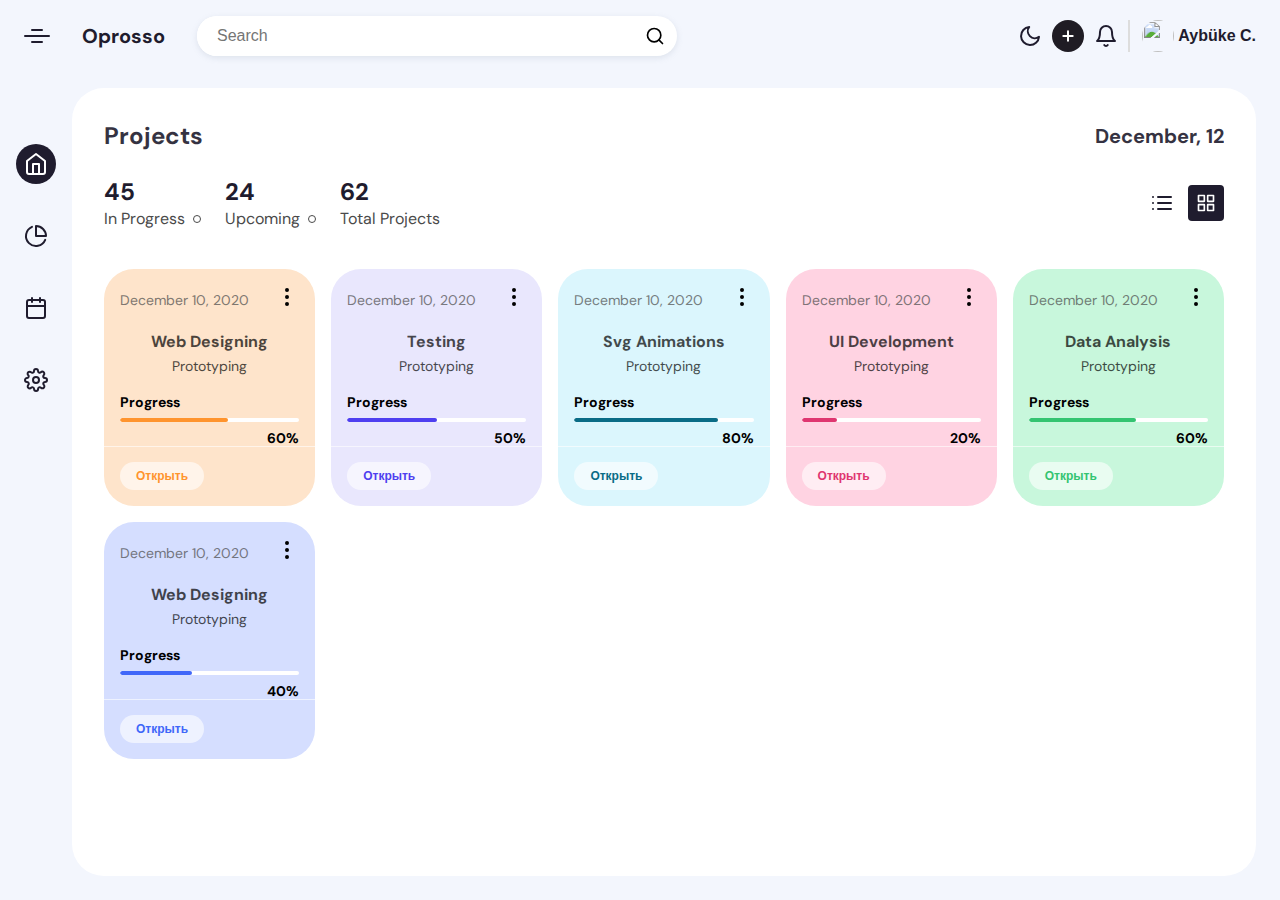
==== templates/index.html @ f3a023b2 "add base front" ====
<!doctype html>
<html class="no-js" lang="ru">

<head>
  <meta charset="utf-8">
  <title>Oprosso</title>
  <meta name="description" content="">
  <meta name="viewport" content="width=device-width, initial-scale=1">

  <link href="https://fonts.googleapis.com/css2?family=Raleway&display=swap" rel="stylesheet">
  <link href="https://fonts.googleapis.com/css2?family=Roboto+Condensed&display=swap" rel="stylesheet">
  <link href="//db.onlinewebfonts.com/c/88f10bf18a36407ef36bf30bc25a3618?family=Suisse+Intl" rel="stylesheet" type="text/css"/>

  <script src="https://kit.fontawesome.com/771831ed14.js" crossorigin="anonymous"></script>
  <link rel="stylesheet" href="../static/css/main.css">

  <script
  src="https://code.jquery.com/jquery-3.6.0.min.js"
  integrity="sha256-/xUj+3OJU5yExlq6GSYGSHk7tPXikynS7ogEvDej/m4="
  crossorigin="anonymous"></script>
</head>

<body>
  <script src="../static/js/main.js"></script>

  <div class="overlay"></div>
  <div class="modal">
    <span class="close"><i class="fas fa-times-circle"></i></span>
    <h3>Добавить задачу</h3>
    <div class="form-field">
      <input class="search-input" type="text" placeholder="Название задачи">
    </div>
    <div class="form-field task-description">
      <textarea class="search-input" placeholder="Описание задачи"></textarea>
    </div>
    <div class="form-field">
      <input class="search-input" type="number" placeholder="Требуемое количество участников">
    </div>
    <div class="form-field">
      <!-- <input class="search-input" type="file"> -->
      <input name="file" type="file" name="file" id="input__file" class="input input__file" multiple>
      <label for="input__file" class="input__file-button">
        <span class="input__file-button-text days-left">Выберите файл</span>
        <span class="input-file-name-info">Файл приложения</span>
      </label>
    </div>
    <div class="form-field">
      <input class="search-input" type="text" placeholder="Или сслыка на скачивание файла">
    </div>
    <div class=" submit-button form-field">Отправить</div>
  </div>

  <div class="app-container">
    <div class="app-header">
      <div class="app-header-left">
        <span class="app-icon"></span>
        <p class="app-name">Oprosso</p>
        <div class="search-wrapper">
          <input class="search-input" type="text" placeholder="Search">
          <svg xmlns="http://www.w3.org/2000/svg" width="20" height="20" fill="none" stroke="currentColor" stroke-linecap="round" stroke-linejoin="round" stroke-width="2" class="feather feather-search" viewBox="0 0 24 24">
            <defs></defs>
            <circle cx="11" cy="11" r="8"></circle>
            <path d="M21 21l-4.35-4.35"></path>
          </svg>
        </div>
      </div>
      <div class="app-header-right">
        <button class="mode-switch" title="Switch Theme">
          <svg class="moon" fill="none" stroke="currentColor" stroke-linecap="round" stroke-linejoin="round" stroke-width="2" width="24" height="24" viewBox="0 0 24 24">
            <defs></defs>
            <path d="M21 12.79A9 9 0 1111.21 3 7 7 0 0021 12.79z"></path>
          </svg>
        </button>
        <button class="add-btn" title="Добавить задачу">
          <svg class="btn-icon" xmlns="http://www.w3.org/2000/svg" width="16" height="16" viewBox="0 0 24 24" fill="none" stroke="currentColor" stroke-width="3" stroke-linecap="round" stroke-linejoin="round" class="feather feather-plus">
            <line x1="12" y1="5" x2="12" y2="19" />
            <line x1="5" y1="12" x2="19" y2="12" /></svg>
        </button>
        <button class="notification-btn">
          <svg xmlns="http://www.w3.org/2000/svg" width="24" height="24" viewBox="0 0 24 24" fill="none" stroke="currentColor" stroke-width="2" stroke-linecap="round" stroke-linejoin="round" class="feather feather-bell">
            <path d="M18 8A6 6 0 0 0 6 8c0 7-3 9-3 9h18s-3-2-3-9" />
            <path d="M13.73 21a2 2 0 0 1-3.46 0" /></svg>
        </button>
        <button class="profile-btn">
          <img src="https://assets.codepen.io/3306515/IMG_2025.jpg" />
          <span>Aybüke C.</span>
        </button>
      </div>
      <button class="messages-btn">
        <svg xmlns="http://www.w3.org/2000/svg" width="20" height="20" viewBox="0 0 24 24" fill="none" stroke="currentColor" stroke-width="2" stroke-linecap="round" stroke-linejoin="round" class="feather feather-message-circle">
          <path d="M21 11.5a8.38 8.38 0 0 1-.9 3.8 8.5 8.5 0 0 1-7.6 4.7 8.38 8.38 0 0 1-3.8-.9L3 21l1.9-5.7a8.38 8.38 0 0 1-.9-3.8 8.5 8.5 0 0 1 4.7-7.6 8.38 8.38 0 0 1 3.8-.9h.5a8.48 8.48 0 0 1 8 8v.5z" /></svg>
      </button>
    </div>
    <div class="app-content">
      <div class="app-sidebar">
        <a href="" class="app-sidebar-link active">
          <svg xmlns="http://www.w3.org/2000/svg" width="24" height="24" viewBox="0 0 24 24" fill="none" stroke="currentColor" stroke-width="2" stroke-linecap="round" stroke-linejoin="round" class="feather feather-home">
            <path d="M3 9l9-7 9 7v11a2 2 0 0 1-2 2H5a2 2 0 0 1-2-2z" />
            <polyline points="9 22 9 12 15 12 15 22" /></svg>
        </a>
        <a href="" class="app-sidebar-link">
          <svg class="link-icon" xmlns="http://www.w3.org/2000/svg" width="24" height="24" fill="none" stroke="currentColor" stroke-linecap="round" stroke-linejoin="round" stroke-width="2" class="feather feather-pie-chart" viewBox="0 0 24 24">
            <defs />
            <path d="M21.21 15.89A10 10 0 118 2.83M22 12A10 10 0 0012 2v10z" />
          </svg>
        </a>
        <a href="" class="app-sidebar-link">
          <svg xmlns="http://www.w3.org/2000/svg" width="24" height="24" viewBox="0 0 24 24" fill="none" stroke="currentColor" stroke-width="2" stroke-linecap="round" stroke-linejoin="round" class="feather feather-calendar">
            <rect x="3" y="4" width="18" height="18" rx="2" ry="2" />
            <line x1="16" y1="2" x2="16" y2="6" />
            <line x1="8" y1="2" x2="8" y2="6" />
            <line x1="3" y1="10" x2="21" y2="10" /></svg>
        </a>
        <a href="" class="app-sidebar-link">
          <svg class="link-icon" xmlns="http://www.w3.org/2000/svg" width="24" height="24" fill="none" stroke="currentColor" stroke-linecap="round" stroke-linejoin="round" stroke-width="2" class="feather feather-settings" viewBox="0 0 24 24">
            <defs />
            <circle cx="12" cy="12" r="3" />
            <path d="M19.4 15a1.65 1.65 0 00.33 1.82l.06.06a2 2 0 010 2.83 2 2 0 01-2.83 0l-.06-.06a1.65 1.65 0 00-1.82-.33 1.65 1.65 0 00-1 1.51V21a2 2 0 01-2 2 2 2 0 01-2-2v-.09A1.65 1.65 0 009 19.4a1.65 1.65 0 00-1.82.33l-.06.06a2 2 0 01-2.83 0 2 2 0 010-2.83l.06-.06a1.65 1.65 0 00.33-1.82 1.65 1.65 0 00-1.51-1H3a2 2 0 01-2-2 2 2 0 012-2h.09A1.65 1.65 0 004.6 9a1.65 1.65 0 00-.33-1.82l-.06-.06a2 2 0 010-2.83 2 2 0 012.83 0l.06.06a1.65 1.65 0 001.82.33H9a1.65 1.65 0 001-1.51V3a2 2 0 012-2 2 2 0 012 2v.09a1.65 1.65 0 001 1.51 1.65 1.65 0 001.82-.33l.06-.06a2 2 0 012.83 0 2 2 0 010 2.83l-.06.06a1.65 1.65 0 00-.33 1.82V9a1.65 1.65 0 001.51 1H21a2 2 0 012 2 2 2 0 01-2 2h-.09a1.65 1.65 0 00-1.51 1z" />
          </svg>
        </a>
      </div>
      <div class="projects-section">
        <div class="projects-section-header">
          <p>Projects</p>
          <p class="time">December, 12</p>
        </div>
        <div class="projects-section-line">
          <div class="projects-status">
            <div class="item-status">
              <span class="status-number">45</span>
              <span class="status-type">In Progress</span>
            </div>
            <div class="item-status">
              <span class="status-number">24</span>
              <span class="status-type">Upcoming</span>
            </div>
            <div class="item-status">
              <span class="status-number">62</span>
              <span class="status-type">Total Projects</span>
            </div>
          </div>
          <div class="view-actions">
            <button class="view-btn list-view" title="List View">
              <svg xmlns="http://www.w3.org/2000/svg" width="24" height="24" viewBox="0 0 24 24" fill="none" stroke="currentColor" stroke-width="2" stroke-linecap="round" stroke-linejoin="round" class="feather feather-list">
                <line x1="8" y1="6" x2="21" y2="6" />
                <line x1="8" y1="12" x2="21" y2="12" />
                <line x1="8" y1="18" x2="21" y2="18" />
                <line x1="3" y1="6" x2="3.01" y2="6" />
                <line x1="3" y1="12" x2="3.01" y2="12" />
                <line x1="3" y1="18" x2="3.01" y2="18" /></svg>
            </button>
            <button class="view-btn grid-view active" title="Grid View">
              <svg xmlns="http://www.w3.org/2000/svg" width="20" height="20" viewBox="0 0 24 24" fill="none" stroke="currentColor" stroke-width="2" stroke-linecap="round" stroke-linejoin="round" class="feather feather-grid">
                <rect x="3" y="3" width="7" height="7" />
                <rect x="14" y="3" width="7" height="7" />
                <rect x="14" y="14" width="7" height="7" />
                <rect x="3" y="14" width="7" height="7" /></svg>
            </button>
          </div>
        </div>
        <div class="project-boxes jsGridView">
          <div class="project-box-wrapper">
            <div class="project-box" style="background-color: #fee4cb;">
              <div class="project-box-header">
                <span>December 10, 2020</span>
                <div class="more-wrapper">
                  <button class="project-btn-more">
                    <svg xmlns="http://www.w3.org/2000/svg" width="24" height="24" viewBox="0 0 24 24" fill="none" stroke="currentColor" stroke-width="2" stroke-linecap="round" stroke-linejoin="round" class="feather feather-more-vertical">
                      <circle cx="12" cy="12" r="1" />
                      <circle cx="12" cy="5" r="1" />
                      <circle cx="12" cy="19" r="1" /></svg>
                  </button>
            </div>
          </div>
          <div class="project-box-content-header">
            <p class="box-content-header">Web Designing</p>
            <p class="box-content-subheader">Prototyping</p>
          </div>
          <div class="box-progress-wrapper">
            <p class="box-progress-header">Progress</p>
            <div class="box-progress-bar">
              <span class="box-progress" style="width: 60%; background-color: #ff942e"></span>
            </div>
            <p class="box-progress-percentage">60%</p>
          </div>
          <div class="project-box-footer">
            <div class="days-left" style="color: #ff942e;">
              Открыть
            </div>
          </div>
        </div>
      </div>
      <div class="project-box-wrapper">
        <div class="project-box" style="background-color: #e9e7fd;">
          <div class="project-box-header">
            <span>December 10, 2020</span>
            <div class="more-wrapper">
              <button class="project-btn-more">
                <svg xmlns="http://www.w3.org/2000/svg" width="24" height="24" viewBox="0 0 24 24" fill="none" stroke="currentColor" stroke-width="2" stroke-linecap="round" stroke-linejoin="round" class="feather feather-more-vertical">
                  <circle cx="12" cy="12" r="1" />
                  <circle cx="12" cy="5" r="1" />
                  <circle cx="12" cy="19" r="1" /></svg>
              </button>
            </div>
          </div>
          <div class="project-box-content-header">
            <p class="box-content-header">Testing</p>
            <p class="box-content-subheader">Prototyping</p>
          </div>
          <div class="box-progress-wrapper">
            <p class="box-progress-header">Progress</p>
            <div class="box-progress-bar">
              <span class="box-progress" style="width: 50%; background-color: #4f3ff0"></span>
            </div>
            <p class="box-progress-percentage">50%</p>
          </div>
          <div class="project-box-footer">
            <div class="days-left" style="color: #4f3ff0;">
              Открыть
            </div>
          </div>
        </div>
      </div>
      <div class="project-box-wrapper">
        <div class="project-box">
          <div class="project-box-header">
            <span>December 10, 2020</span>
            <div class="more-wrapper">
              <button class="project-btn-more">
                <svg xmlns="http://www.w3.org/2000/svg" width="24" height="24" viewBox="0 0 24 24" fill="none" stroke="currentColor" stroke-width="2" stroke-linecap="round" stroke-linejoin="round" class="feather feather-more-vertical">
                  <circle cx="12" cy="12" r="1" />
                  <circle cx="12" cy="5" r="1" />
                  <circle cx="12" cy="19" r="1" /></svg>
              </button>
            </div>
          </div>
          <div class="project-box-content-header">
            <p class="box-content-header">Svg Animations</p>
            <p class="box-content-subheader">Prototyping</p>
          </div>
          <div class="box-progress-wrapper">
            <p class="box-progress-header">Progress</p>
            <div class="box-progress-bar">
              <span class="box-progress" style="width: 80%; background-color: #096c86"></span>
            </div>
            <p class="box-progress-percentage">80%</p>
          </div>
          <div class="project-box-footer">
            <div class="days-left" style="color: #096c86;">
              Открыть
            </div>
          </div>
        </div>
      </div>
      <div class="project-box-wrapper">
        <div class="project-box" style="background-color: #ffd3e2;">
          <div class="project-box-header">
            <span>December 10, 2020</span>
            <div class="more-wrapper">
              <button class="project-btn-more">
                <svg xmlns="http://www.w3.org/2000/svg" width="24" height="24" viewBox="0 0 24 24" fill="none" stroke="currentColor" stroke-width="2" stroke-linecap="round" stroke-linejoin="round" class="feather feather-more-vertical">
                  <circle cx="12" cy="12" r="1" />
                  <circle cx="12" cy="5" r="1" />
                  <circle cx="12" cy="19" r="1" /></svg>
              </button>
            </div>
          </div>
          <div class="project-box-content-header">
            <p class="box-content-header">UI Development</p>
            <p class="box-content-subheader">Prototyping</p>
          </div>
          <div class="box-progress-wrapper">
            <p class="box-progress-header">Progress</p>
            <div class="box-progress-bar">
              <span class="box-progress" style="width: 20%; background-color: #df3670"></span>
            </div>
            <p class="box-progress-percentage">20%</p>
          </div>
          <div class="project-box-footer">
            <div class="days-left" style="color: #df3670;">
              Открыть
            </div>
          </div>
        </div>
      </div>
      <div class="project-box-wrapper">
        <div class="project-box" style="background-color: #c8f7dc;">
          <div class="project-box-header">
            <span>December 10, 2020</span>
            <div class="more-wrapper">
              <button class="project-btn-more">
                <svg xmlns="http://www.w3.org/2000/svg" width="24" height="24" viewBox="0 0 24 24" fill="none" stroke="currentColor" stroke-width="2" stroke-linecap="round" stroke-linejoin="round" class="feather feather-more-vertical">
                  <circle cx="12" cy="12" r="1" />
                  <circle cx="12" cy="5" r="1" />
                  <circle cx="12" cy="19" r="1" /></svg>
              </button>
            </div>
          </div>
          <div class="project-box-content-header">
            <p class="box-content-header">Data Analysis</p>
            <p class="box-content-subheader">Prototyping</p>
          </div>
          <div class="box-progress-wrapper">
            <p class="box-progress-header">Progress</p>
            <div class="box-progress-bar">
              <span class="box-progress" style="width: 60%; background-color: #34c471"></span>
            </div>
            <p class="box-progress-percentage">60%</p>
          </div>
          <div class="project-box-footer">
            <div class="days-left" style="color: #34c471;">
              Открыть
            </div>
          </div>
        </div>
      </div>
      <div class="project-box-wrapper">
        <div class="project-box" style="background-color: #d5deff;">
          <div class="project-box-header">
            <span>December 10, 2020</span>
            <div class="more-wrapper">
              <button class="project-btn-more">
                <svg xmlns="http://www.w3.org/2000/svg" width="24" height="24" viewBox="0 0 24 24" fill="none" stroke="currentColor" stroke-width="2" stroke-linecap="round" stroke-linejoin="round" class="feather feather-more-vertical">
                  <circle cx="12" cy="12" r="1" />
                  <circle cx="12" cy="5" r="1" />
                  <circle cx="12" cy="19" r="1" /></svg>
              </button>
            </div>
          </div>
          <div class="project-box-content-header">
            <p class="box-content-header">Web Designing</p>
            <p class="box-content-subheader">Prototyping</p>
          </div>
          <div class="box-progress-wrapper">
            <p class="box-progress-header">Progress</p>
            <div class="box-progress-bar">
              <span class="box-progress" style="width: 40%; background-color: #4067f9"></span>
            </div>
            <p class="box-progress-percentage">40%</p>
          </div>
          <div class="project-box-footer">
            <div class="days-left" style="color: #4067f9;">
              Открыть
            </div>
          </div>
        </div>
      </div>
    </div>
  </div>
  </div>
  </div>
</body>
---- static/css/main.css ----
@import url("https://fonts.googleapis.com/css?family=DM+Sans:400,500,700&display=swap");
 * {
	 box-sizing: border-box;
	 outline: 0;
}
 :root {
	 --app-container: #f3f6fd;
	 --main-color: #1f1c2e;
	 --secondary-color: #4a4a4a;
	 --link-color: #1f1c2e;
	 --link-color-hover: #c3cff4;
	 --link-color-active: #fff;
	 --link-color-active-bg: #1f1c2e;
	 --projects-section: #fff;
	 --message-box-hover: #fafcff;
	 --message-box-border: #e9ebf0;
	 --more-list-bg: #fff;
	 --more-list-bg-hover: #f6fbff;
	 --more-list-shadow: rgba(209, 209, 209, 0.4);
	 --button-bg: #1f1c24;
	 --search-area-bg: #fff;
	 --star: #1ff1c2 e;
	 --message-btn: #fff;
}
 .dark:root {
	 --app-container: #1f1d2b;
	 --app-container: #111827;
	 --main-color: #fff;
	 --secondary-color: rgba(255, 255, 255, .8);
	 --projects-section: #1f2937;
	 --link-color: rgba(255, 255, 255, .8);
	 --link-color-hover: rgba(195, 207, 244, 0.1);
	 --link-color-active-bg: rgba(195, 207, 244, 0.2);
	 --button-bg: #1f2937;
	 --search-area-bg: #1f2937;
	 --message-box-hover: #243244;
	 --message-box-border: rgba(255, 255, 255, .1);
	 --star: #ffd92c;
	 --light-font: rgba(255, 255, 255, .8);
	 --more-list-bg: #2f3142;
	 --more-list-bg-hover: rgba(195, 207, 244, 0.1);
	 --more-list-shadow: rgba(195, 207, 244, 0.1);
	 --message-btn: rgba(195, 207, 244, 0.1);
}
 html, body {
	 width: 100%;
	 height: 100vh;
	 margin: 0;
}
 body {
	 font-family: 'DM Sans', sans-serif;
	 overflow: hidden;
	 display: flex;
	 justify-content: center;
	 background-color: var(--app-container);
}
 button, a {
	 cursor: pointer;
}
 .app-container {
	 width: 100%;
	 display: flex;
	 flex-direction: column;
	 height: 100%;
	 background-color: var(--app-container);
	 transition: 0.2s;
	 max-width: 1800px;
}
 .app-content {
	 display: flex;
	 height: 100%;
	 overflow: hidden;
	 padding: 16px 24px 24px 0;

	 /* margin-left: 50px;
	 margin-right: 50px; */

}
 .app-header {
	 display: flex;
	 justify-content: space-between;
	 align-items: center;
	 width: 100%;
	 padding: 16px 24px;
	 position: relative;
}
 .app-header-left, .app-header-right {
	 display: flex;
	 align-items: center;
}
 .app-header-left {
	 flex-grow: 1;
}
 .app-header-right button {
	 margin-left: 10px;
}
 .app-icon {
	 width: 26px;
	 height: 2px;
	 border-radius: 4px;
	 background-color: var(--main-color);
	 position: relative;
}
 .app-icon:before, .app-icon:after {
	 content: '';
	 position: absolute;
	 width: 12px;
	 height: 2px;
	 border-radius: 4px;
	 background-color: var(--main-color);
	 left: 50%;
	 transform: translatex(-50%);
}
 .app-icon:before {
	 top: -6px;
}
 .app-icon:after {
	 bottom: -6px;
}
 .app-name {
	 color: var(--main-color);
	 margin: 0;
	 font-size: 20px;
	 line-height: 24px;
	 font-weight: 700;
	 margin: 0 32px;
}
 .mode-switch {
	 background-color: transparent;
	 border: none;
	 padding: 0;
	 color: var(--main-color);
	 display: flex;
	 justify-content: center;
	 align-items: center;
}
 .search-wrapper {
	 border-radius: 20px;
	 background-color: var(--search-area-bg);
	 padding-right: 12px;
	 height: 40px;
	 display: flex;
	 justify-content: space-between;
	 align-items: center;
	 width: 100%;
	 max-width: 480px;
	 color: var(--light-font);
	 box-shadow: 0 2px 6px 0 rgba(136, 148, 171, .2), 0 24px 20px -24px rgba(71, 82, 107, .1);
	 overflow: hidden;
}
 .dark .search-wrapper {
	 box-shadow: none;
}
 .search-input {
	 border: none;
	 flex: 1;
	 outline: none;
	 height: 100%;
	 padding: 0 20px;
	 font-size: 16px;
	 background-color: var(--search-area-bg);
	 color: var(--main-color);
}
 .search-input:placeholder {
	 color: var(--main-color);
	 opacity: 0.6;
}
 .add-btn {
	 color: #fff;
	 background-color: var(--button-bg);
	 padding: 0;
	 border: 0;
	 border-radius: 50%;
	 width: 32px;
	 height: 32px;
	 display: flex;
	 align-items: center;
	 justify-content: center;
}
 .notification-btn {
	 color: var(--main-color);
	 padding: 0;
	 border: 0;
	 background-color: transparent;
	 height: 32px;
	 display: flex;
	 justify-content: center;
	 align-items: center;
}
 .profile-btn {
	 padding: 0;
	 border: 0;
	 background-color: transparent;
	 display: flex;
	 align-items: center;
	 padding-left: 12px;
	 border-left: 2px solid #ddd;
}
 .profile-btn img {
	 width: 32px;
	 height: 32px;
	 object-fit: cover;
	 border-radius: 50%;
	 margin-right: 4px;
}
 .profile-btn span {
	 color: var(--main-color);
	 font-size: 16px;
	 line-height: 24px;
	 font-weight: 700;
}
 .page-content {
	 flex: 1;
	 width: 100%;
}
 .app-sidebar {
	 padding: 40px 16px;
	 display: flex;
	 flex-direction: column;
	 align-items: center;
}
 .app-sidebar-link {
	 color: var(--main-color);
	 color: var(--link-color);
	 margin: 16px 0;
	 transition: 0.2s;
	 border-radius: 50%;
	 flex-shrink: 0;
	 width: 40px;
	 height: 40px;
	 display: flex;
	 justify-content: center;
	 align-items: center;
}
 .app-sidebar-link:hover {
	 background-color: var(--link-color-hover);
	 color: var(--link-color-active);
}
 .app-sidebar-link.active {
	 background-color: var(--link-color-active-bg);
	 color: var(--link-color-active);
}
 .projects-section {
	 flex: 2;
	 background-color: var(--projects-section);
	 border-radius: 32px;
	 padding: 32px 32px 0 32px;
	 overflow: hidden;
	 height: 100%;
	 display: flex;
	 flex-direction: column;
}
 .projects-section-line {
	 display: flex;
	 justify-content: space-between;
	 align-items: center;
	 padding-bottom: 32px;
}
 .projects-section-header {
	 display: flex;
	 justify-content: space-between;
	 align-items: center;
	 margin-bottom: 24px;
	 color: var(--main-color);
}
 .projects-section-header p {
	 font-size: 24px;
	 line-height: 32px;
	 font-weight: 700;
	 opacity: 0.9;
	 margin: 0;
	 color: var(--main-color);
}
 .projects-section-header .time {
	 font-size: 20px;
}
 .projects-status {
	 display: flex;
}
 .item-status {
	 display: flex;
	 flex-direction: column;
	 margin-right: 16px;
}
 .item-status:not(:last-child) .status-type:after {
	 content: '';
	 position: absolute;
	 right: 8px;
	 top: 50%;
	 transform: translatey(-50%);
	 width: 6px;
	 height: 6px;
	 border-radius: 50%;
	 border: 1px solid var(--secondary-color);
}
 .status-number {
	 font-size: 24px;
	 line-height: 32px;
	 font-weight: 700;
	 color: var(--main-color);
}
 .status-type {
	 position: relative;
	 padding-right: 24px;
	 color: var(--secondary-color);
}
 .view-actions {
	 display: flex;
	 align-items: center;
}
 .view-btn {
	 width: 36px;
	 height: 36px;
	 display: flex;
	 justify-content: center;
	 align-items: center;
	 padding: 6px;
	 border-radius: 4px;
	 background-color: transparent;
	 border: none;
	 color: var(--main-color);
	 margin-left: 8px;
	 transition: 0.2s;
}
 .view-btn.active {
	 background-color: var(--link-color-active-bg);
	 color: var(--link-color-active);
}
 .view-btn:not(.active):hover {
	 background-color: var(--link-color-hover);
	 color: var(--link-color-active);
}

 .star-checkbox input {
	 opacity: 0;
	 position: absolute;
	 width: 0;
	 height: 0;
}
 .star-checkbox label {
	 width: 24px;
	 height: 24px;
	 display: flex;
	 justify-content: center;
	 align-items: center;
	 cursor: pointer;
}
 .dark .star-checkbox {
	 color: var(--secondary-color);
}
 .dark .star-checkbox input:checked + label {
	 color: var(--star);
}
 .star-checkbox input:checked + label svg {
	 fill: var(--star);
	 transition: 0.2s;
}
 .message-line {
	 font-size: 14px;
	 line-height: 20px;
	 margin: 8px 0;
	 color: var(--secondary-color);
	 opacity: 0.7;
}
 .message-line.time {
	 text-align: right;
	 margin-bottom: 0;
}
 .project-boxes {
	 margin: 0 -8px;
	 overflow-y: auto;
}
 .project-boxes.jsGridView {
	 display: flex;
	 flex-wrap: wrap;
}
 .project-boxes.jsGridView .project-box-wrapper {
	 width: 20%;
	 /* height: 200px; */
	 /* margin-left: 5px;
	 margin-right: 5px; */
}
 .project-boxes.jsListView .project-box {
	 display: flex;
	 border-radius: 10px;
	 position: relative;
}
 .project-boxes.jsListView .project-box > * {
	 margin-right: 24px;
}
 .project-boxes.jsListView .more-wrapper {
	 position: absolute;
	 right: 16px;
	 top: 16px;
}
 .project-boxes.jsListView .project-box-content-header {
	 order: 1;
	 max-width: 120px;
}
 .project-boxes.jsListView .project-box-header {
	 order: 2;
}
 .project-boxes.jsListView .project-box-footer {
	 order: 3;
	 padding-top: 0;
	 flex-direction: column;
	 justify-content: flex-start;
}
 .project-boxes.jsListView .project-box-footer:after {
	 display: none;
}
 .project-boxes.jsListView .participants {
	 margin-bottom: 8px;
}
 .project-boxes.jsListView .project-box-content-header p {
	 text-align: left;
	 overflow: hidden;
	 white-space: nowrap;
	 text-overflow: ellipsis;
}
 .project-boxes.jsListView .project-box-header > span {
	 position: absolute;
	 bottom: 16px;
	 left: 16px;
	 font-size: 12px;
}
 .project-boxes.jsListView .box-progress-wrapper {
	 order: 3;
	 flex: 1;
}
 .project-box {
	 --main-color-card: #dbf6fd;
	 border-radius: 30px;
	 padding: 16px;
	 background-color: var(--main-color-card);
}
 .project-box-header {
	 display: flex;
	 align-items: center;
	 justify-content: space-between;
	 margin-bottom: 16px;
	 color: var(--main-color);
}
 .project-box-header span {
	 color: #4a4a4a;
	 opacity: 0.7;
	 font-size: 14px;
	 line-height: 16px;
}
 .project-box-content-header {
	 text-align: center;
	 margin-bottom: 16px;
}
 .project-box-content-header p {
	 margin: 0;
}
 .project-box-wrapper {
	 padding: 8px;
	 transition: 0.2s;
}
 .project-btn-more {
	 padding: 0;
	 height: 14px;
	 width: 24px;
	 height: 24px;
	 position: relative;
	 background-color: transparent;
	 border: none;
	 flex-shrink: 0;
	/*&:after, &:before {
		 content: '';
		 position: absolute;
		 width: 6px;
		 height: 6px;
		 border-radius: 50%;
		 background-color: var(--main-color);
		 opacity: .8;
		 left: 50%;
		 transform: translatex(-50%);
	}
	 &:before {
		 top: 0;
	}
	 &:after {
		 bottom: 0;
	}
	*/
}
 .more-wrapper {
	 position: relative;
}
 .box-content-header {
	 font-size: 16px;
	 line-height: 24px;
	 font-weight: 700;
	 opacity: 0.7;
}
 .box-content-subheader {
	 font-size: 14px;
	 line-height: 24px;
	 opacity: 0.7;
}
 .box-progress {
	 display: block;
	 height: 4px;
	 border-radius: 6px;
}
 .box-progress-bar {
	 width: 100%;
	 height: 4px;
	 border-radius: 6px;
	 overflow: hidden;
	 background-color: #fff;
	 margin: 8px 0;
}
 .box-progress-header {
	 font-size: 14px;
	 font-weight: 700;
	 line-height: 16px;
	 margin: 0;
}
 .box-progress-percentage {
	 text-align: right;
	 margin: 0;
	 font-size: 14px;
	 font-weight: 700;
	 line-height: 16px;
}
 .project-box-footer {
	 display: flex;
	 justify-content: space-between;
	 padding-top: 16px;
	 position: relative;
}
 .project-box-footer:after {
	 content: '';
	 position: absolute;
	 background-color: rgba(255, 255, 255, 0.6);
	 width: calc(100% + 32px);
	 top: 0;
	 left: -16px;
	 height: 1px;
}
 .participants {
	 display: flex;
	 align-items: center;
}
 .participants img {
	 width: 20px;
	 height: 20px;
	 border-radius: 50%;
	 overflow: hidden;
	 object-fit: cover;
}
 .participants img:not(:first-child) {
	 margin-left: -8px;
}
 .add-participant {
	 width: 20px;
	 height: 20px;
	 border-radius: 50%;
	 border: none;
	 background-color: rgba(255, 255, 255, 0.6);
	 margin-left: 6px;
	 display: flex;
	 justify-content: center;
	 align-items: center;
	 padding: 0;
}
 .days-left {
	 background-color: rgba(255, 255, 255, 0.6);
	 font-size: 12px;
	 border-radius: 20px;
	 flex-shrink: 0;
	 padding: 6px 16px;
	 font-weight: 700;
}
 .mode-switch.active .moon {
	 fill: var(--main-color);
}
 .messages-btn {
	 border-radius: 4px 0 0 4px;
	 position: absolute;
	 right: 0;
	 top: 58px;
	 background-color: var(--message-btn);
	 border: none;
	 color: var(--main-color);
	 display: flex;
	 justify-content: center;
	 align-items: center;
	 padding: 4px;
	 display: none;
}
 @media screen and (max-width: 980px) {
	 .project-boxes.jsGridView .project-box-wrapper {
		 width: 50%;
	}
	 .status-number, .status-type {
		 font-size: 14px;
	}
	 .status-type:after {
		 width: 4px;
		 height: 4px;
	}
	 .item-status {
		 margin-right: 0;
	}
}
 @media screen and (max-width: 880px) {
	 .messages-section {
		 transform: translateX(100%);
		 position: absolute;
		 opacity: 0;
		 top: 0;
		 z-index: 2;
		 height: 100%;
		 width: 100%;
	}
	 .messages-section .messages-close {
		 display: block;
	}
	 .messages-btn {
		 display: flex;
	}
}
 @media screen and (max-width: 720px) {
	 .app-name, .profile-btn span {
		 display: none;
	}
	 .add-btn, .notification-btn, .mode-switch {
		 width: 20px;
		 height: 20px;
	}
	 .add-btn svg, .notification-btn svg, .mode-switch svg {
		 width: 16px;
		 height: 16px;
	}
	 .app-header-right button {
		 margin-left: 4px;
	}
}
 @media screen and (max-width: 520px) {
	 .projects-section {
		 overflow: auto;
	}
	 .project-boxes {
		 overflow-y: visible;
	}
	 .app-sidebar, .app-icon {
		 display: none;
	}
	 .app-content {
		 padding: 16px 12px 24px 12px;
	}
	 .status-number, .status-type {
		 font-size: 10px;
	}
	 .view-btn {
		 width: 24px;
		 height: 24px;
	}
	 .app-header {
		 padding: 16px 10px;
	}
	 .search-input {
		 max-width: 120px;
	}
	 .project-boxes.jsGridView .project-box-wrapper {
		 width: 100%;
	}
	 .projects-section {
		 padding: 24px 16px 0 16px;
	}
	 .profile-btn img {
		 width: 24px;
		 height: 24px;
	}
	 .app-header {
		 padding: 10px;
	}
	 .projects-section-header p, .projects-section-header .time {
		 font-size: 18px;
	}
	 .status-type {
		 padding-right: 4px;
	}
	 .status-type:after {
		 display: none;
	}
	 .search-input {
		 font-size: 14px;
	}
	 .messages-btn {
		 top: 48px;
	}
	 .box-content-header {
		 font-size: 12px;
		 line-height: 16px;
	}
	 .box-content-subheader {
		 font-size: 12px;
		 line-height: 16px;
	}
	 .project-boxes.jsListView .project-box-header > span {
		 font-size: 10px;
	}
	 .box-progress-header {
		 font-size: 12px;
	}
	 .box-progress-percentage {
		 font-size: 10px;
	}
	 .days-left {
		 font-size: 8px;
		 padding: 6px 6px;
		 text-align: center;
	}
	 .project-boxes.jsListView .project-box > * {
		 margin-right: 10px;
	}
	 .project-boxes.jsListView .more-wrapper {
		 right: 2px;
		 top: 10px;
	}
}

.close{
    cursor: pointer;
    position: absolute;
    right: 15px;
    text-align: center;
    top:15px;
}

.modal {
    background-color: var(--app-container);
	color: var(--main-color);
    display: none;
    /* height: 300px; */
    left:55%;
    margin-left: -25%;
    margin-top: -150px;
    position: fixed;
    top: 25%;
    width: 40%;
    z-index: 1000;
	border-radius: 32px;
	padding: 32px 32px 0  32px;
}
.overlay {
    background-color: var(--main-color);
    bottom:0;
    display: none;
    left:0;
    margin: 0;
    opacity: 0.65;
    position: fixed;
    top:0;
    right: 0;
    z-index: 999;
}

.form-field {
	border-radius: 20px;
	background-color: var(--search-area-bg);
	padding-right: 12px;
	height: 40px;
	display: flex;
	justify-content: space-between;
	align-items: center;
	width: 100%;
	/* max-width: 480px; */
	color: var(--light-font);
	box-shadow: 0 2px 6px 0 rgba(136, 148, 171, .2), 0 24px 20px -24px rgba(71, 82, 107, .1);
	overflow: hidden;
	margin-bottom: 30px;
}
.dark .form-field {
	box-shadow: none;
}

.task-description {
	height: 300px;
}

textarea {
	resize: none;
	margin-top: 20px;
}

.input__file-button-text {
	background-color: var(--app-container);
	/* opacity: 0.6; */
	 font-size: 12px;
	 border-radius: 20px;
	 flex-shrink: 0;
	 padding: 6px 16px;
	 font-weight: 700;
	 cursor: pointer;
	 margin-left: 10px;
}

.input__file {
	display: none;
}

.input-file-name-info {
	color: #757575;
	margin-left: 10px;
}
.submit-button {
	margin-bottom: 30px;
	background-color: #c8f7dc;
	max-width: 120px;
	cursor: pointer;
	display: flex;
	justify-content: center;
	color: #1f1c2e;
	/* text-align: center; */
	/* padding-left: 10px; */
	/* transform: scale(1.3); */
}

/* Chrome, Safari, Edge, Opera */
input::-webkit-outer-spin-button,
input::-webkit-inner-spin-button {
  -webkit-appearance: none;
  margin: 0;
}

/* Firefox */
input[type=number] {
  -moz-appearance: textfield;
}

/* .fa-times-circle {
	color: var(--main-color);
} */
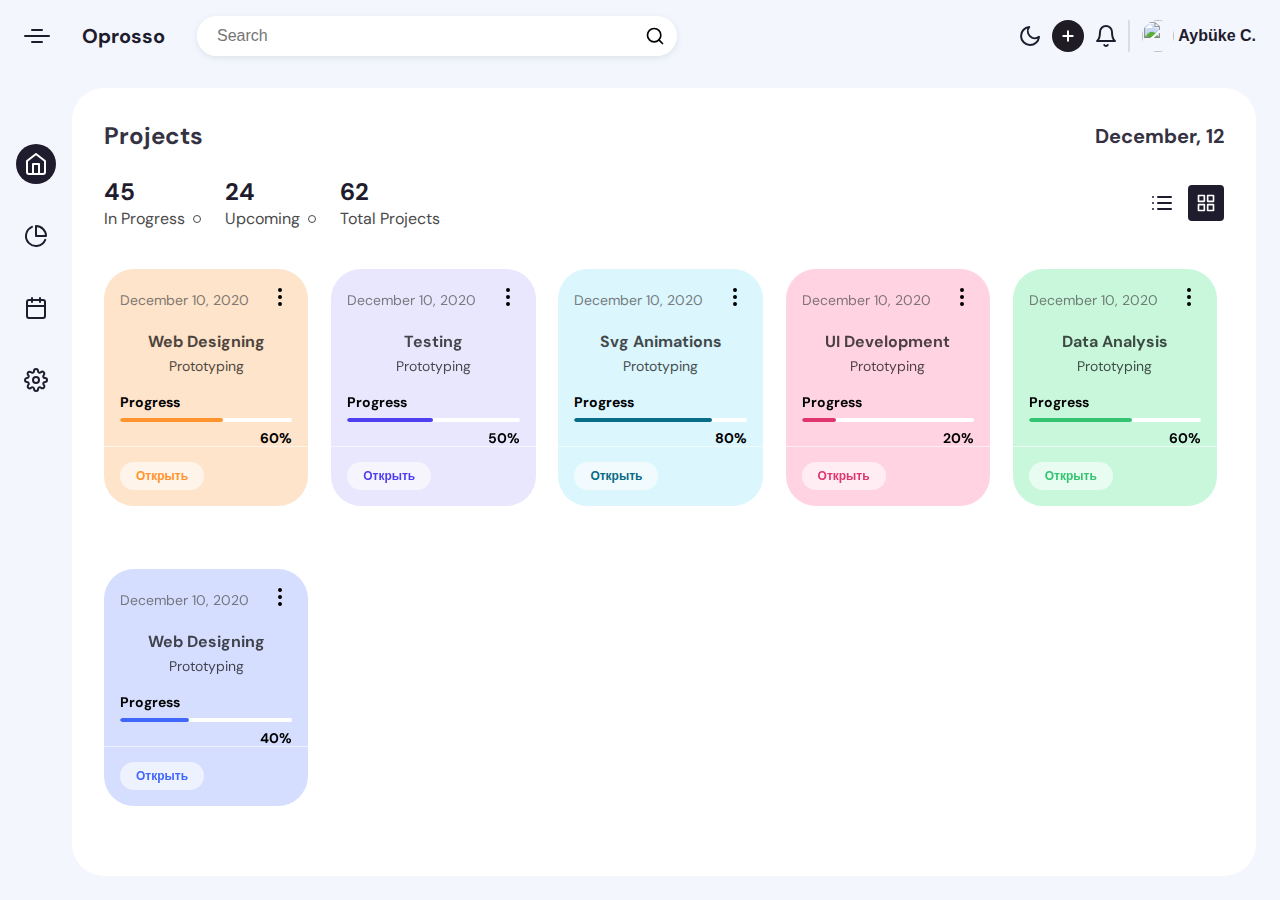
==== commit f3ea3be0: "add videoplayer" ====
--- a/templates/index.html
+++ b/templates/index.html
@@ -19,6 +19,7 @@
   src="https://code.jquery.com/jquery-3.6.0.min.js"
   integrity="sha256-/xUj+3OJU5yExlq6GSYGSHk7tPXikynS7ogEvDej/m4="
   crossorigin="anonymous"></script>
+
 </head>
 
 <body>
@@ -31,7 +32,7 @@
     <div class="form-field">
       <input class="search-input" type="text" placeholder="Название задачи">
     </div>
-    <div class="form-field task-description">
+    <div class="form-field task-description-input">
       <textarea class="search-input" placeholder="Описание задачи"></textarea>
     </div>
     <div class="form-field">
@@ -48,7 +49,25 @@
     <div class="form-field">
       <input class="search-input" type="text" placeholder="Или сслыка на скачивание файла">
     </div>
-    <div class=" submit-button form-field">Отправить</div>
+    <div class="submit-button form-field">Отправить</div>
+  </div>
+
+  <div class="card-info">
+    <span class="close"><i class="fas fa-times-circle"></i></span>
+    <h3 class="task-name">Название задачи</h3>
+    <p class="task-description">
+      Lorem ipsum dolor sit amet, consectetur adipiscing elit, sed do eiusmod 
+      tempor incididunt ut labore et dolore magna aliqua. Ut enim ad minim veniam,
+       quis nostrud exercitation ullamco laboris nisi ut aliquip ex ea commodo consequat. 
+       Duis aute irure dolor in reprehenderit in voluptate velit esse cillum dolore eu fugiat 
+       nulla pariatur. Excepteur sint occaecat cupidatat non proident, sunt in culpa qui officia 
+       deserunt mollit anim id est laborum.
+    </p>
+
+    <h3>Запись экрана</h3>
+    <div class="app-video">
+      <video src="../static/video.mp4" id="player" controls></video>
+    </div>
   </div>
 
   <div class="app-container">
@@ -223,7 +242,7 @@
         </div>
       </div>
       <div class="project-box-wrapper">
-        <div class="project-box">
+        <div class="project-box card-2">
           <div class="project-box-header">
             <span>December 10, 2020</span>
             <div class="more-wrapper">
@@ -247,11 +266,14 @@
             <p class="box-progress-percentage">80%</p>
           </div>
           <div class="project-box-footer">
-            <div class="days-left" style="color: #096c86;">
-              Открыть
-            </div>
-          </div>
-        </div>
+            <div class="days-left card-3-button" style="color: #096c86;">
+              Открыть
+            </div>
+          </div>
+        </div>
+
+        <!-- <div class="card-back card-2-back project-box">Обратная сторона</div> -->
+
       </div>
       <div class="project-box-wrapper">
         <div class="project-box" style="background-color: #ffd3e2;">
--- a/static/css/main.css
+++ b/static/css/main.css
@@ -369,6 +369,8 @@
  .project-boxes {
 	 margin: 0 -8px;
 	 overflow-y: auto;
+
+	 height: 600px;
 }
  .project-boxes.jsGridView {
 	 display: flex;
@@ -376,6 +378,8 @@
 }
  .project-boxes.jsGridView .project-box-wrapper {
 	 width: 20%;
+	 perspective: 1000px;
+	 transition: 1s;
 	 /* height: 200px; */
 	 /* margin-left: 5px;
 	 margin-right: 5px; */
@@ -384,6 +388,7 @@
 	 display: flex;
 	 border-radius: 10px;
 	 position: relative;
+	 backface-visibility: hidden;
 }
  .project-boxes.jsListView .project-box > * {
 	 margin-right: 24px;
@@ -433,6 +438,11 @@
 	 border-radius: 30px;
 	 padding: 16px;
 	 background-color: var(--main-color-card);
+	 backface-visibility: hidden;
+	 transition: 1s;
+	 position: absolute;
+	 width: 90%;
+	 margin-bottom: 20px;
 }
  .project-box-header {
 	 display: flex;
@@ -456,7 +466,7 @@
 }
  .project-box-wrapper {
 	 padding: 8px;
-	 transition: 0.2s;
+	 transition: 1s;
 }
  .project-btn-more {
 	 padding: 0;
@@ -574,6 +584,7 @@
 	 flex-shrink: 0;
 	 padding: 6px 16px;
 	 font-weight: 700;
+	 cursor: pointer;
 }
  .mode-switch.active .moon {
 	 fill: var(--main-color);
@@ -780,7 +791,7 @@
 	box-shadow: none;
 }
 
-.task-description {
+.task-description-input {
 	height: 300px;
 }
 
@@ -831,10 +842,58 @@
 
 /* Firefox */
 input[type=number] {
-  -moz-appearance: textfield;
-}
+  	-moz-appearance: textfield;
+}
+
+/* .card-back {
+	transform: rotateY(180deg);
+	z-index: 1000;
+} */
+/* 
+.project-box-wrapper:hover .project-box {
+	height: 500px;
+  	width: 500px;
+  	transform: rotateY(180deg);
+	z-index: 1000;
+}
+
+.project-box-wrapper:hover .card-back {
+	height: 500px;
+  	width: 500px;
+  	transform: rotateY(360deg);
+	z-index: 1000;
+
+} */
 
 /* .fa-times-circle {
 	color: var(--main-color);
 } */
+
+.card-info {
+	background-color: #dbf6fd;
+	color: #1f1c2e;
+    display: none;
+    /* height: 300px; */
+    left:55%;
+    margin-left: -25%;
+    margin-top: -150px;
+    position: fixed;
+    top: 25%;
+    width: 40%;
+    z-index: 1000;
+	border-radius: 32px;
+	padding: 32px 32px 0  32px;
+}
+
+.app-video, #player {
+	width: 100%;
+	/* height: 315px; */
+	z-index: 1000;
+	/* background-color: black; */
+	margin-bottom: 15px;
+}
+
+.task-description {
+	margin-bottom: 30px;
+}
  